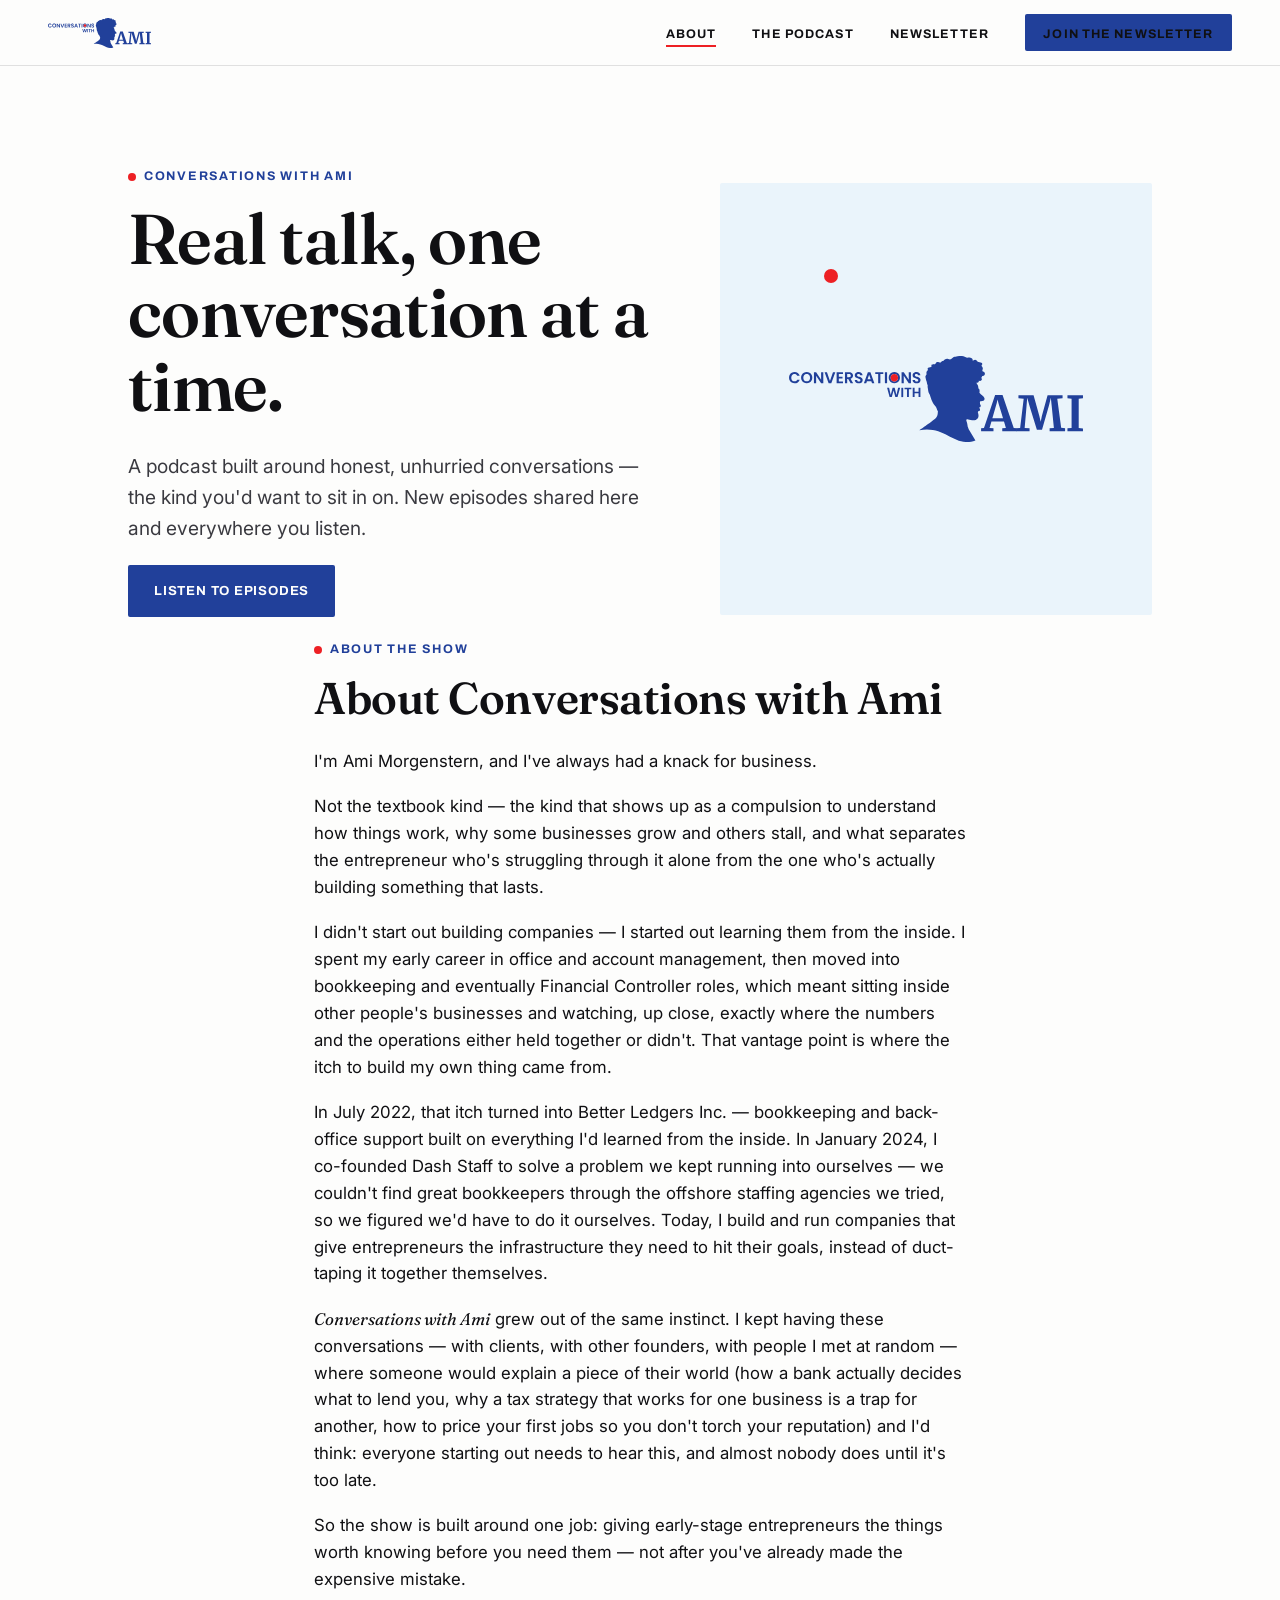
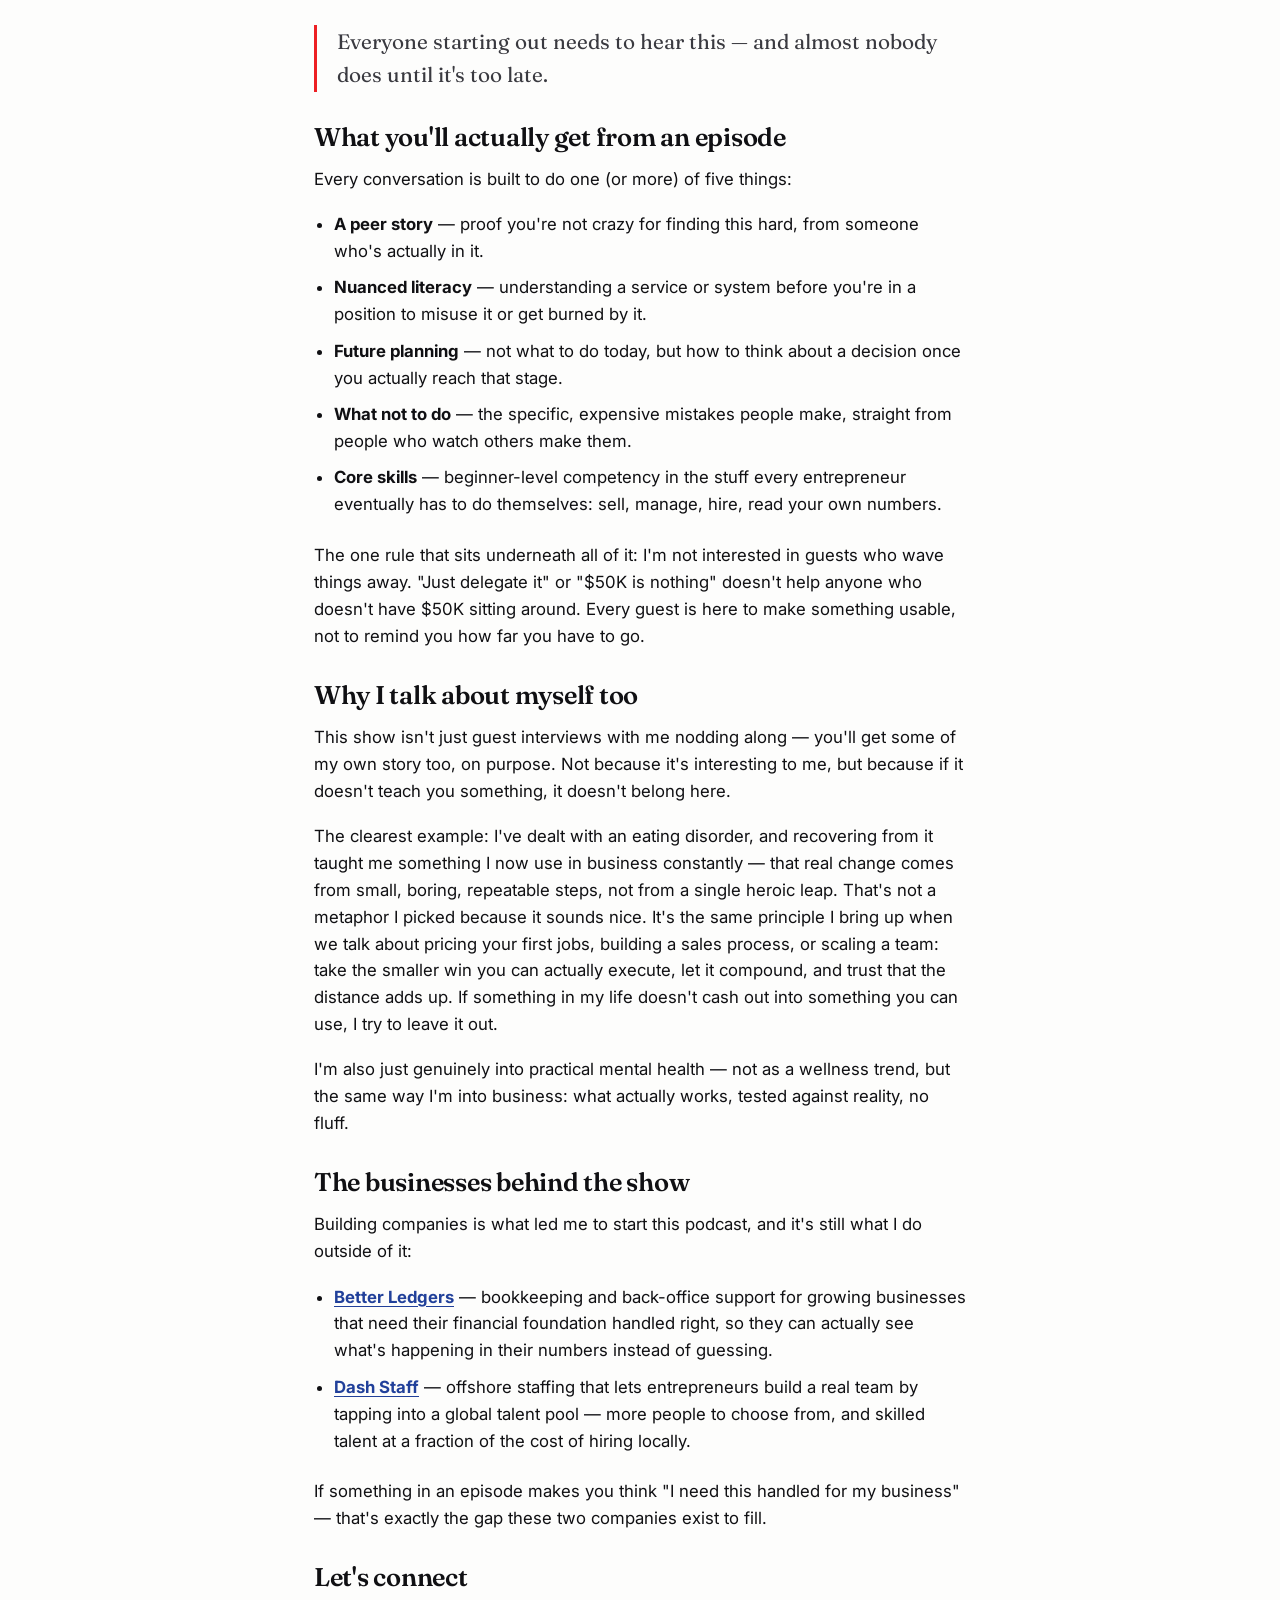
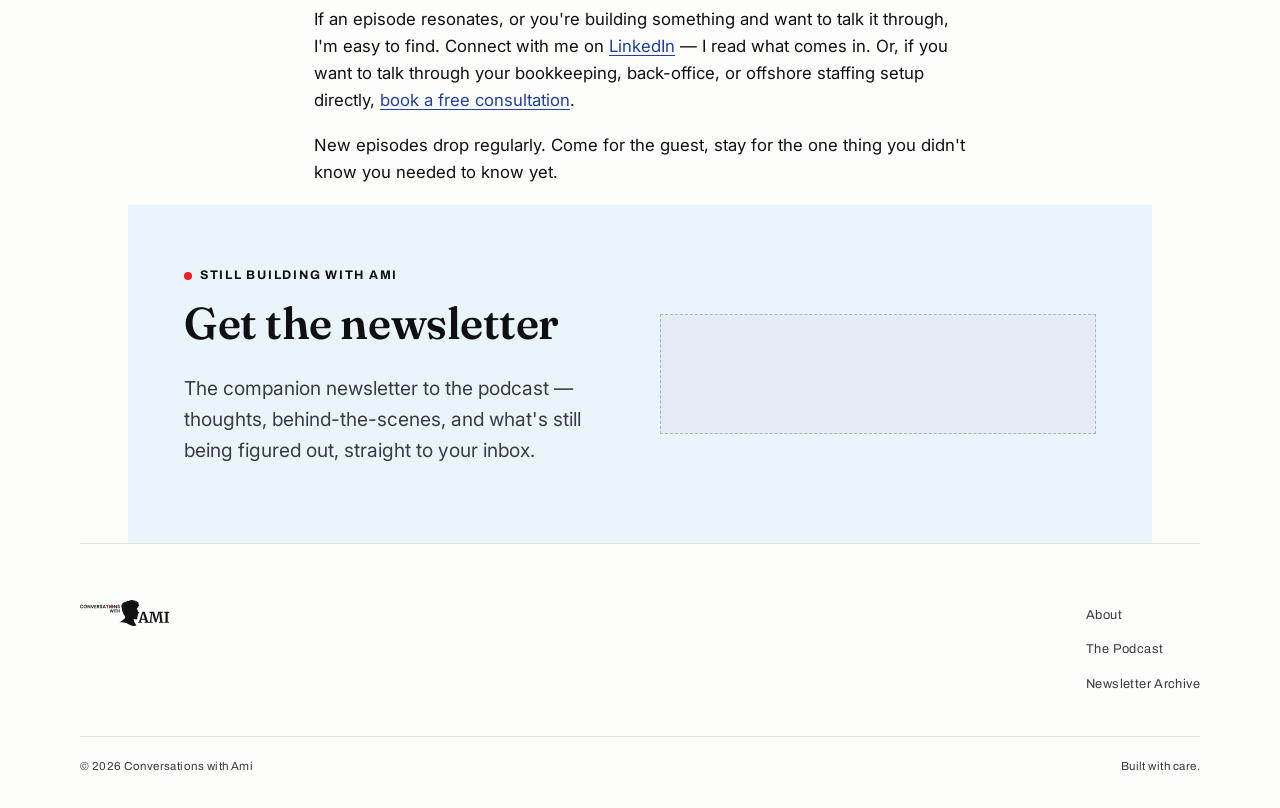
==== index.html @ 14acac3d "Add files via upload" ====
<!doctype html>
<html lang="en">
<head>
<meta charset="UTF-8">
<meta name="viewport" content="width=device-width, initial-scale=1.0">
<title>Conversations with Ami — About the Podcast</title>
<meta name="description" content="Conversations with Ami is a podcast of honest, unhurried conversations. Listen in and subscribe to the newsletter, Still Building with Ami.">
<link rel="icon" href="assets/logos/Logo_blue.svg" type="image/svg+xml">
<link rel="stylesheet" href="css/tokens.css">
<link rel="stylesheet" href="css/style.css">
</head>
<body>
<a class="skip-link" href="#main">Skip to content</a>

<header class="site-nav">
  <a class="brand" href="index.html" aria-label="Conversations with Ami — home">
    <img src="assets/logos/Logo_blue.svg" alt="Conversations with Ami">
  </a>
  <button class="nav-toggle" aria-expanded="false" aria-controls="primary-nav" aria-label="Toggle menu">☰</button>
  <ul class="nav-links" id="primary-nav">
    <li class="nav-item"><a href="index.html" aria-current="page">About</a></li>
    <li class="nav-item"><a href="podcast.html">The Podcast</a></li>
    <li class="nav-item"><a href="newsletter.html">Newsletter</a></li>
    <li><a class="nav-cta" href="#signup">Join the newsletter</a></li>
  </ul>
</header>

<main id="main">

  <section class="hero wrap">
    <div>
      <p class="eyebrow">Conversations with Ami</p>
      <h1>Real talk, one conversation at a time.</h1>
      <p class="lede">A podcast built around honest, unhurried conversations — the kind you'd want to sit in on. New episodes shared here and everywhere you listen.</p>
      <p>
        <a class="btn btn-primary" href="podcast.html">Listen to episodes</a>
      </p>
    </div>
    <div class="hero-art">
      <img src="assets/logos/Logo_blue.svg" alt="">
    </div>
  </section>

  <section class="wrap about-copy">
    <p class="eyebrow">About the show</p>
    <h2>About Conversations with Ami</h2>

    <p>I'm Ami Morgenstern, and I've always had a knack for business.</p>

    <p>Not the textbook kind — the kind that shows up as a compulsion to understand how things work, why some businesses grow and others stall, and what separates the entrepreneur who's struggling through it alone from the one who's actually building something that lasts.</p>

    <p>I didn't start out building companies — I started out learning them from the inside. I spent my early career in office and account management, then moved into bookkeeping and eventually Financial Controller roles, which meant sitting inside other people's businesses and watching, up close, exactly where the numbers and the operations either held together or didn't. That vantage point is where the itch to build my own thing came from.</p>

    <p>In July 2022, that itch turned into Better Ledgers Inc. — bookkeeping and back-office support built on everything I'd learned from the inside. In January 2024, I co-founded Dash Staff to solve a problem we kept running into ourselves — we couldn't find great bookkeepers through the offshore staffing agencies we tried, so we figured we'd have to do it ourselves. Today, I build and run companies that give entrepreneurs the infrastructure they need to hit their goals, instead of duct-taping it together themselves.</p>

    <p><em>Conversations with Ami</em> grew out of the same instinct. I kept having these conversations — with clients, with other founders, with people I met at random — where someone would explain a piece of their world (how a bank actually decides what to lend you, why a tax strategy that works for one business is a trap for another, how to price your first jobs so you don't torch your reputation) and I'd think: everyone starting out needs to hear this, and almost nobody does until it's too late.</p>

    <p>So the show is built around one job: giving early-stage entrepreneurs the things worth knowing before you need them — not after you've already made the expensive mistake.</p>

    <p class="pull-note">Everyone starting out needs to hear this — and almost nobody does until it's too late.</p>

    <h3>What you'll actually get from an episode</h3>
    <p>Every conversation is built to do one (or more) of five things:</p>
    <ul>
      <li><strong>A peer story</strong> — proof you're not crazy for finding this hard, from someone who's actually in it.</li>
      <li><strong>Nuanced literacy</strong> — understanding a service or system before you're in a position to misuse it or get burned by it.</li>
      <li><strong>Future planning</strong> — not what to do today, but how to think about a decision once you actually reach that stage.</li>
      <li><strong>What not to do</strong> — the specific, expensive mistakes people make, straight from people who watch others make them.</li>
      <li><strong>Core skills</strong> — beginner-level competency in the stuff every entrepreneur eventually has to do themselves: sell, manage, hire, read your own numbers.</li>
    </ul>
    <p>The one rule that sits underneath all of it: I'm not interested in guests who wave things away. "Just delegate it" or "$50K is nothing" doesn't help anyone who doesn't have $50K sitting around. Every guest is here to make something usable, not to remind you how far you have to go.</p>

    <h3>Why I talk about myself too</h3>
    <p>This show isn't just guest interviews with me nodding along — you'll get some of my own story too, on purpose. Not because it's interesting to me, but because if it doesn't teach you something, it doesn't belong here.</p>
    <p>The clearest example: I've dealt with an eating disorder, and recovering from it taught me something I now use in business constantly — that real change comes from small, boring, repeatable steps, not from a single heroic leap. That's not a metaphor I picked because it sounds nice. It's the same principle I bring up when we talk about pricing your first jobs, building a sales process, or scaling a team: take the smaller win you can actually execute, let it compound, and trust that the distance adds up. If something in my life doesn't cash out into something you can use, I try to leave it out.</p>
    <p>I'm also just genuinely into practical mental health — not as a wellness trend, but the same way I'm into business: what actually works, tested against reality, no fluff.</p>

    <h3>The businesses behind the show</h3>
    <p>Building companies is what led me to start this podcast, and it's still what I do outside of it:</p>
    <ul>
      <li><a href="https://betterledgers.net" target="_blank" rel="noopener"><strong>Better Ledgers</strong></a> — bookkeeping and back-office support for growing businesses that need their financial foundation handled right, so they can actually see what's happening in their numbers instead of guessing.</li>
      <li><a href="https://dashstaffers.com" target="_blank" rel="noopener"><strong>Dash Staff</strong></a> — offshore staffing that lets entrepreneurs build a real team by tapping into a global talent pool — more people to choose from, and skilled talent at a fraction of the cost of hiring locally.</li>
    </ul>
    <p>If something in an episode makes you think "I need this handled for my business" — that's exactly the gap these two companies exist to fill.</p>

    <h3>Let's connect</h3>
    <p>If an episode resonates, or you're building something and want to talk it through, I'm easy to find. Connect with me on <a href="https://www.linkedin.com/in/amrom-morgenstern/" target="_blank" rel="noopener">LinkedIn</a> — I read what comes in. Or, if you want to talk through your bookkeeping, back-office, or offshore staffing setup directly, <a href="https://betterledgersinc.pipedrive.com/scheduler/1erBPPF8/bookkeeping-consultation" target="_blank" rel="noopener">book a free consultation</a>.</p>

    <p>New episodes drop regularly. Come for the guest, stay for the one thing you didn't know you needed to know yet.</p>
  </section>

  <section class="wrap footer-signup-anchor" id="signup">
    <div class="signup-block footer-signup">
      <div>
        <p class="eyebrow">Still Building with Ami</p>
        <h2>Get the newsletter</h2>
        <p class="lede">The companion newsletter to the podcast — thoughts, behind-the-scenes, and what's still being figured out, straight to your inbox.</p>
      </div>
      <div class="signup-form-slot"></div>
    </div>
  </section>

</main>

<footer class="site-footer wrap">
  <div class="footer-top">
    <div class="footer-logos">
      <img src="assets/logos/Logo_black.svg" alt="Conversations with Ami">
    </div>
    <nav class="footer-links">
      <ul>
        <li><a href="index.html">About</a></li>
        <li><a href="podcast.html">The Podcast</a></li>
        <li><a href="newsletter.html">Newsletter Archive</a></li>
      </ul>
    </nav>
  </div>
  <div class="footer-bottom">
    <span>&copy; <span id="year"></span> Conversations with Ami</span>
    <span>Built with care.</span>
  </div>
</footer>

<script src="js/config.js"></script>
<script src="js/nav.js"></script>
<script src="js/newsletter-embed.js"></script>
<script>document.getElementById("year").textContent = new Date().getFullYear();</script>
</body>
</html>
---- css/tokens.css ----
/* ========================================================
   Conversations with Ami — Design Tokens
   Palette pulled directly from the brand logo files:
   deep blue #21409a, red dot #ed2024, light blue #8bc6e7,
   plus ink/paper neutrals to match the black & white logo marks.
   ======================================================== */

:root {
  /* ---- Color ---- */
  --ink:        #101013;   /* near-black, matches Logo_black bg */
  --ink-soft:   #3a3a40;
  --paper:      #fdfdfc;   /* near-white, matches Logo_white bg */
  --paper-dim:  #f3f2ef;
  --blue:       #21409a;   /* primary brand blue */
  --blue-deep:  #162c6c;   /* pressed / hover state */
  --sky:        #8bc6e7;   /* light blue, tints & secondary surfaces */
  --sky-tint:   #eaf4fb;   /* very light wash of sky, for section backgrounds */
  --red:        #ed2024;   /* the dot — used sparingly, as an accent only */

  /* ---- Type ---- */
  --font-display: "Fraunces", "Iowan Old Style", Georgia, serif;
  --font-label:   "Archivo", "Arial Narrow", sans-serif;
  --font-body:    "Inter", -apple-system, BlinkMacSystemFont, "Segoe UI", sans-serif;

  /* ---- Scale ---- */
  --step-1: clamp(2.6rem, 2rem + 3vw, 5.2rem);
  --step-2: clamp(1.8rem, 1.5rem + 1.6vw, 2.8rem);
  --step-3: clamp(1.3rem, 1.15rem + 0.8vw, 1.6rem);
  --step-0: 1.05rem;

  /* ---- Layout ---- */
  --content-max: 1120px;
  --radius: 2px;
  --border: 1px solid rgba(16,16,19,0.12);
}

* { box-sizing: border-box; }
html { scroll-behavior: smooth; }

body {
  margin: 0;
  background: var(--paper);
  color: var(--ink);
  font-family: var(--font-body);
  font-size: var(--step-0);
  line-height: 1.6;
  -webkit-font-smoothing: antialiased;
}

img { max-width: 100%; display: block; }

a { color: inherit; }

::selection { background: var(--sky); color: var(--ink); }

@media (prefers-reduced-motion: reduce) {
  *, *::before, *::after {
    animation-duration: 0.001ms !important;
    animation-iteration-count: 1 !important;
    transition-duration: 0.001ms !important;
    scroll-behavior: auto !important;
  }
}

:focus-visible {
  outline: 2px solid var(--red);
  outline-offset: 3px;
}
---- css/style.css ----
@import url('https://fonts.googleapis.com/css2?family=Fraunces:opsz,wght@9..144,400;9..144,500;9..144,600;9..144,700&family=Archivo:wght@600;700;800&family=Inter:wght@400;500;600&display=swap');

/* ============ Skip link ============ */
.skip-link {
  position: absolute; left: -999px; top: 0;
  background: var(--ink); color: var(--paper);
  padding: 0.75rem 1.25rem; z-index: 100;
}
.skip-link:focus { left: 1rem; top: 1rem; }

/* ============ Nav ============ */
.site-nav {
  position: sticky; top: 0; z-index: 50;
  display: flex; align-items: center; justify-content: space-between;
  gap: 1.5rem;
  padding: 0.9rem clamp(1.25rem, 4vw, 3rem);
  background: rgba(253,253,252,0.9);
  backdrop-filter: blur(8px);
  border-bottom: var(--border);
}
.site-nav .brand { display: flex; align-items: center; }
.site-nav .brand img { height: 30px; width: auto; }
.nav-links {
  display: flex; align-items: center; gap: clamp(1rem, 3vw, 2.25rem);
  list-style: none; margin: 0; padding: 0;
}
.nav-links a {
  font-family: var(--font-label);
  font-weight: 700;
  font-size: 0.78rem;
  letter-spacing: 0.09em;
  text-transform: uppercase;
  text-decoration: none;
  color: var(--ink);
  padding-bottom: 4px;
  border-bottom: 2px solid transparent;
  transition: border-color 0.15s ease, color 0.15s ease;
}
.nav-links a:hover,
.nav-links a[aria-current="page"] { border-color: var(--red); }
.nav-cta {
  display: inline-flex; align-items: center;
  font-family: var(--font-label);
  font-weight: 700;
  font-size: 0.78rem;
  letter-spacing: 0.08em;
  text-transform: uppercase;
  text-decoration: none;
  color: var(--paper);
  background: var(--blue);
  padding: 0.65rem 1.15rem;
  border-radius: var(--radius);
  white-space: nowrap;
  transition: background 0.15s ease, transform 0.15s ease;
}
.nav-cta:hover { background: var(--blue-deep); transform: translateY(-1px); }
.nav-toggle { display: none; }

@media (max-width: 800px) {
  .nav-links .nav-item { display: none; }
  .nav-toggle {
    display: inline-flex; align-items: center; justify-content: center;
    width: 40px; height: 40px; border: var(--border); background: none;
    font-family: var(--font-label); font-weight: 700; cursor: pointer;
  }
  .site-nav.is-open .nav-links {
    position: absolute; top: 100%; left: 0; right: 0;
    background: var(--paper); border-bottom: var(--border);
    flex-direction: column; align-items: flex-start; padding: 1.25rem clamp(1.25rem, 4vw, 3rem);
  }
  .site-nav.is-open .nav-links .nav-item { display: block; }
}

/* ============ Layout shells ============ */
.wrap { max-width: var(--content-max); margin: 0 auto; padding: 0 clamp(1.25rem, 4vw, 3rem); }
section { padding: clamp(3rem, 7vw, 6rem) 0; }
.section-tight { padding: clamp(2rem, 4vw, 3.5rem) 0; }

.eyebrow {
  font-family: var(--font-label);
  font-weight: 700;
  font-size: 0.78rem;
  letter-spacing: 0.14em;
  text-transform: uppercase;
  color: var(--blue);
  display: inline-flex;
  align-items: center;
  gap: 0.5rem;
  margin: 0 0 0.9rem;
}
.eyebrow::before {
  content: "";
  width: 8px; height: 8px; border-radius: 50%;
  background: var(--red);
  flex: none;
}

h1, h2, h3 {
  font-family: var(--font-display);
  font-weight: 600;
  line-height: 1.05;
  margin: 0 0 0.6em;
  letter-spacing: -0.01em;
}
h1 { font-size: var(--step-1); }
h2 { font-size: var(--step-2); }
h3 { font-size: var(--step-3); font-weight: 600; }

p { margin: 0 0 1.1em; max-width: 62ch; }
.lede { font-size: 1.2rem; color: var(--ink-soft); }

.btn {
  display: inline-flex; align-items: center; gap: 0.5rem;
  font-family: var(--font-label);
  font-weight: 700; font-size: 0.82rem; letter-spacing: 0.06em; text-transform: uppercase;
  text-decoration: none;
  padding: 0.85rem 1.5rem;
  border-radius: var(--radius);
  border: 2px solid var(--ink);
  color: var(--ink);
  background: transparent;
  transition: all 0.15s ease;
  cursor: pointer;
}
.btn:hover { background: var(--ink); color: var(--paper); }
.btn-primary { background: var(--blue); border-color: var(--blue); color: var(--paper); }
.btn-primary:hover { background: var(--blue-deep); border-color: var(--blue-deep); }

/* ============ Hero ============ */
.hero {
  display: grid; grid-template-columns: 1.1fr 0.9fr; gap: clamp(2rem, 5vw, 4rem);
  align-items: center;
  padding-top: clamp(3.5rem, 8vw, 6rem);
}
.hero h1 { margin-bottom: 0.4em; }
.hero-art {
  position: relative;
  display: flex; align-items: center; justify-content: center;
  aspect-ratio: 1 / 1;
  background: var(--sky-tint);
  border-radius: var(--radius);
  overflow: hidden;
}
.hero-art img { width: 68%; height: auto; }
.hero-art::after {
  content: "";
  position: absolute; width: 14px; height: 14px; border-radius: 50%;
  background: var(--red);
  top: 20%; left: 24%;
  animation: pulse 2.6s ease-in-out infinite;
}
@keyframes pulse {
  0%, 100% { transform: scale(1); opacity: 1; }
  50% { transform: scale(1.5); opacity: 0.55; }
}
@media (max-width: 860px) {
  .hero { grid-template-columns: 1fr; }
  .hero-art { order: -1; max-width: 320px; margin: 0 auto; }
}

/* ============ Episode list ============ */
.episode-list { display: flex; flex-direction: column; }
.episode {
  display: grid;
  grid-template-columns: auto 1fr auto;
  gap: 1.25rem;
  align-items: center;
  padding: 1.5rem 0;
  border-bottom: var(--border);
}
.episode:first-child { border-top: var(--border); }
.episode-num {
  font-family: var(--font-display);
  font-size: 1.6rem;
  color: var(--sky);
  min-width: 3ch;
}
.episode-body h3 { margin-bottom: 0.25rem; font-size: 1.25rem; }
.episode-meta {
  font-family: var(--font-label);
  font-size: 0.72rem; letter-spacing: 0.08em; text-transform: uppercase;
  color: var(--ink-soft); margin: 0 0 0.4rem;
}
.episode-desc { font-size: 0.95rem; color: var(--ink-soft); margin: 0; }
.episode-play {
  display: inline-flex; align-items: center; justify-content: center;
  width: 46px; height: 46px; border-radius: 50%;
  border: 2px solid var(--ink);
  text-decoration: none; color: var(--ink);
  transition: all 0.15s ease;
  flex: none;
}
.episode-play:hover { background: var(--blue); border-color: var(--blue); color: var(--paper); }
@media (max-width: 600px) {
  .episode { grid-template-columns: auto 1fr; }
  .episode-play { grid-column: 2; justify-self: start; margin-top: 0.5rem; }
}

.state-msg {
  font-family: var(--font-label);
  font-size: 0.85rem; letter-spacing: 0.03em;
  color: var(--ink-soft);
  padding: 2rem 0;
}

/* ============ Newsletter archive ============ */
.archive-grid {
  display: grid; grid-template-columns: repeat(auto-fill, minmax(280px, 1fr));
  gap: 1.5rem;
}
.archive-card {
  border: var(--border);
  padding: 1.75rem;
  display: flex; flex-direction: column; gap: 0.6rem;
  text-decoration: none; color: var(--ink);
  transition: border-color 0.15s ease, transform 0.15s ease;
}
.archive-card:hover { border-color: var(--blue); transform: translateY(-2px); }
.archive-card .issue-num {
  font-family: var(--font-label); font-weight: 700;
  font-size: 0.72rem; letter-spacing: 0.1em; text-transform: uppercase;
  color: var(--blue);
}
.archive-card h3 { margin: 0; font-size: 1.15rem; }
.archive-card .issue-date {
  font-family: var(--font-label); font-size: 0.72rem;
  color: var(--ink-soft); margin-top: auto;
}

/* ============ Newsletter signup block ============ */
.signup-block {
  background: var(--ink);
  color: var(--paper);
  border-radius: var(--radius);
  padding: clamp(2rem, 5vw, 3.5rem);
  display: grid; grid-template-columns: 1fr 1fr; gap: 2.5rem; align-items: center;
}
.signup-block h2, .signup-block p { color: var(--paper); }
.signup-block .lede { color: rgba(253,253,252,0.7); }
.signup-form-slot {
  background: rgba(253,253,252,0.04);
  border: 1px dashed rgba(253,253,252,0.3);
  padding: 1.5rem;
  min-height: 120px;
  display: flex; align-items: center; justify-content: center;
  font-family: var(--font-label); font-size: 0.8rem; letter-spacing: 0.03em;
  color: rgba(253,253,252,0.55); text-align: center;
}
@media (max-width: 760px) {
  .signup-block { grid-template-columns: 1fr; }
}

/* Footer variant of signup (lighter) */
.footer-signup {
  background: var(--sky-tint);
  color: var(--ink);
}
.footer-signup h2, .footer-signup p { color: var(--ink); }
.footer-signup .lede { color: var(--ink-soft); }
.footer-signup .signup-form-slot {
  background: rgba(16,16,19,0.03);
  border: 1px dashed rgba(16,16,19,0.25);
  color: var(--ink-soft);
}

/* ============ Footer ============ */
.site-footer {
  border-top: var(--border);
  padding: clamp(2.5rem, 5vw, 3.5rem) 0 2rem;
}
.footer-top {
  display: flex; flex-wrap: wrap; gap: 2rem;
  justify-content: space-between; align-items: flex-start;
  margin-bottom: 2rem;
}
.footer-logos { display: flex; flex-direction: column; gap: 1rem; }
.footer-logos img { height: 26px; width: auto; }
.footer-links { display: flex; gap: 2rem; flex-wrap: wrap; }
.footer-links ul { list-style: none; margin: 0; padding: 0; }
.footer-links li { margin-bottom: 0.5rem; }
.footer-links a {
  font-family: var(--font-label); font-size: 0.8rem; letter-spacing: 0.03em;
  text-decoration: none; color: var(--ink-soft);
}
.footer-links a:hover { color: var(--blue); }
.footer-bottom {
  font-family: var(--font-label); font-size: 0.72rem; letter-spacing: 0.04em;
  color: var(--ink-soft);
  display: flex; justify-content: space-between; flex-wrap: wrap; gap: 0.5rem;
  border-top: var(--border); padding-top: 1.25rem;
}

/* ============ About page specifics ============ */
.about-copy { max-width: 68ch; }
.about-copy h3 { margin-top: 2rem; }
.about-copy ul { margin: 0 0 1.5rem 1.25rem; padding: 0; }
.about-copy li { margin-bottom: 0.6rem; max-width: 60ch; }
.about-copy a { color: var(--blue); text-decoration: underline; text-underline-offset: 3px; }
.about-copy a:hover { color: var(--blue-deep); }
.about-copy em { font-family: var(--font-display); font-style: italic; }
.pull-note {
  border-left: 3px solid var(--red);
  padding-left: 1.25rem;
  font-family: var(--font-display);
  font-size: 1.3rem;
  color: var(--ink-soft);
  margin: 2rem 0;
}
.placeholder-copy {
  background: var(--sky-tint);
  border: 1px dashed var(--sky);
  padding: 1.5rem;
  font-family: var(--font-label);
  font-size: 0.85rem;
  color: var(--blue-deep);
}
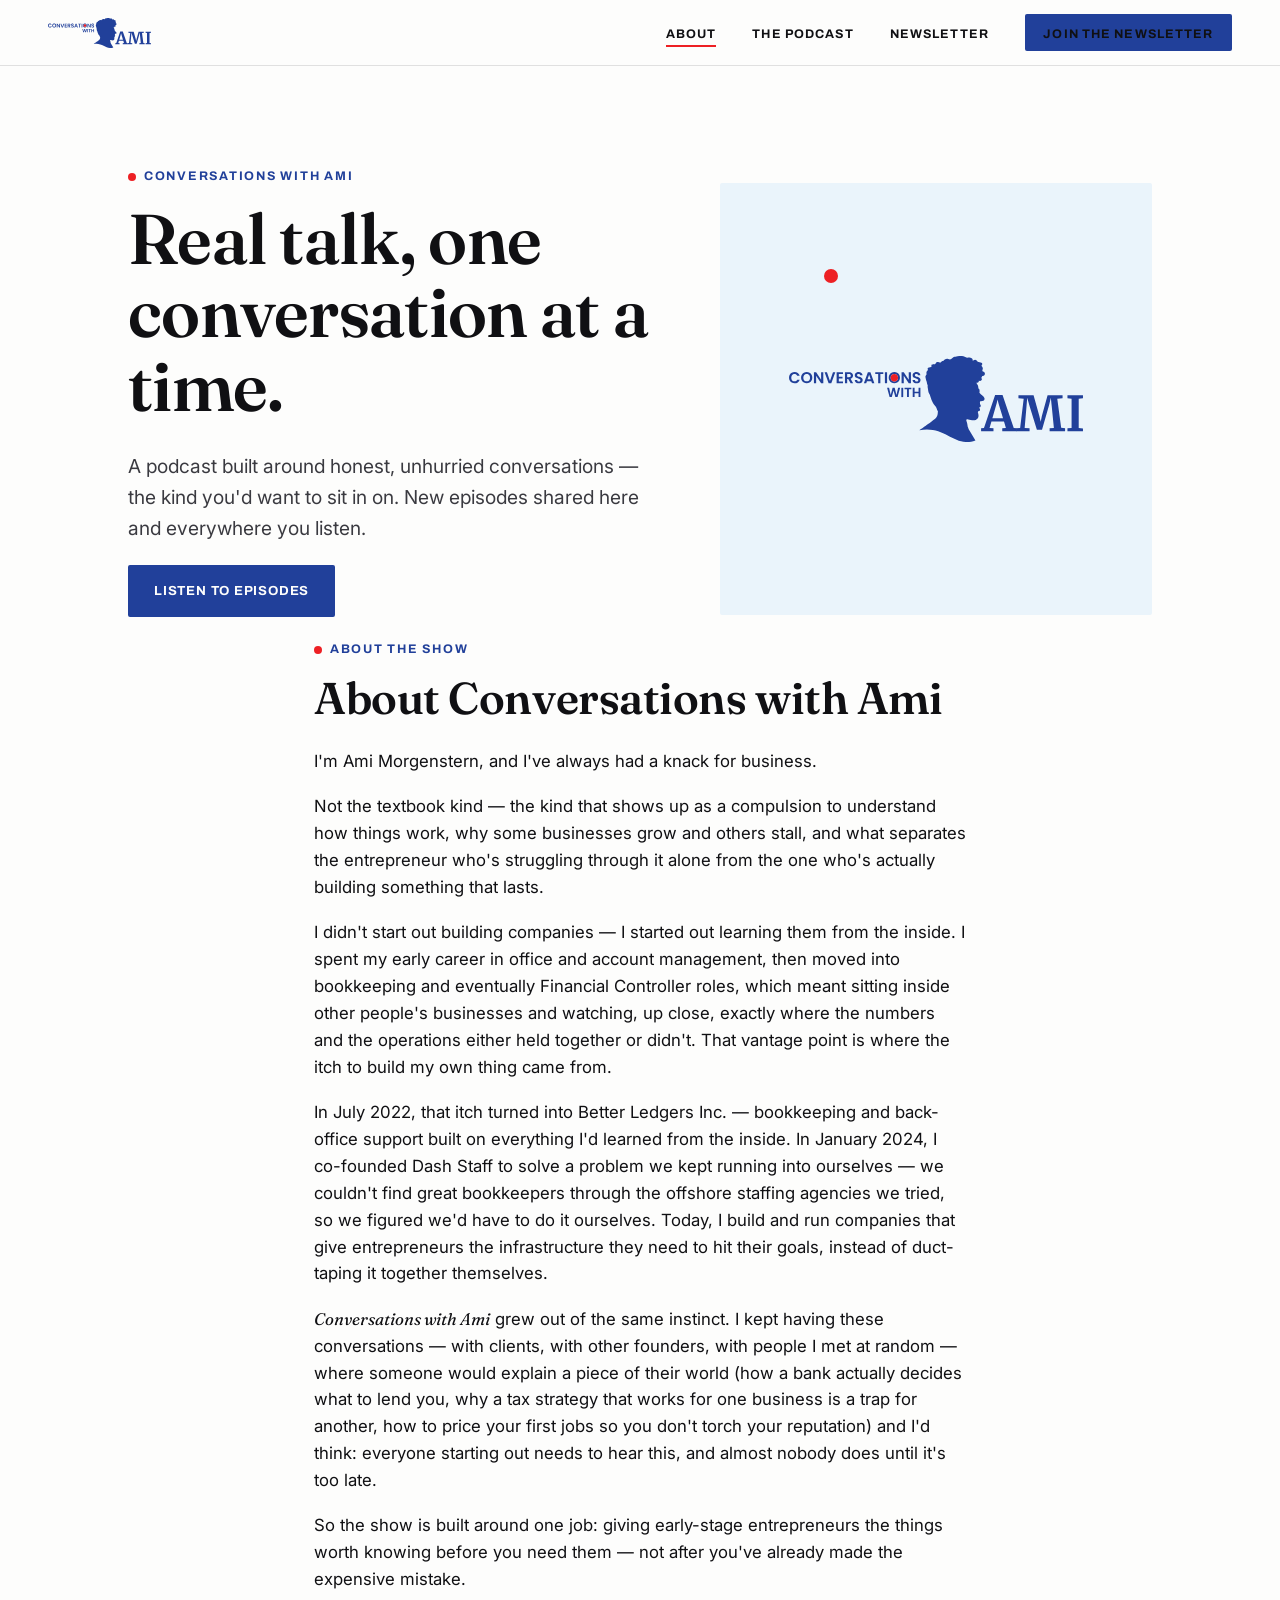
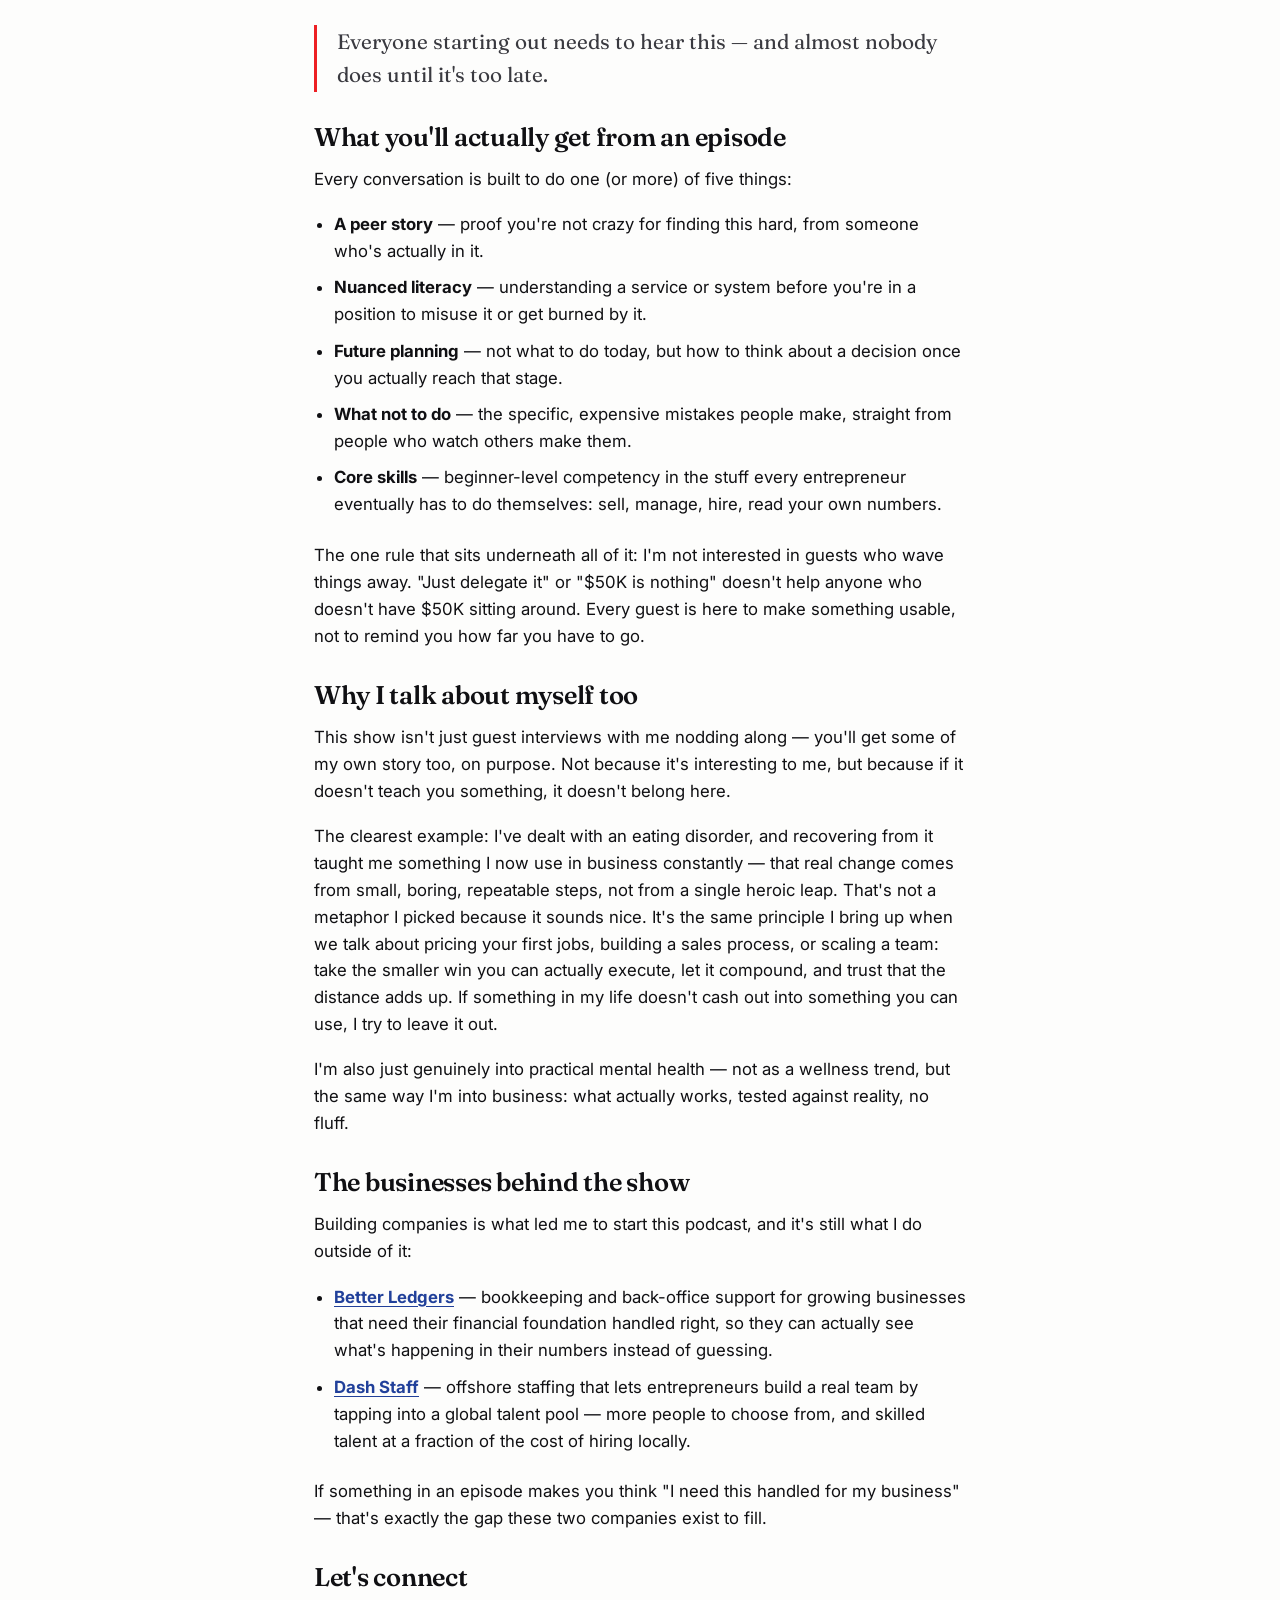
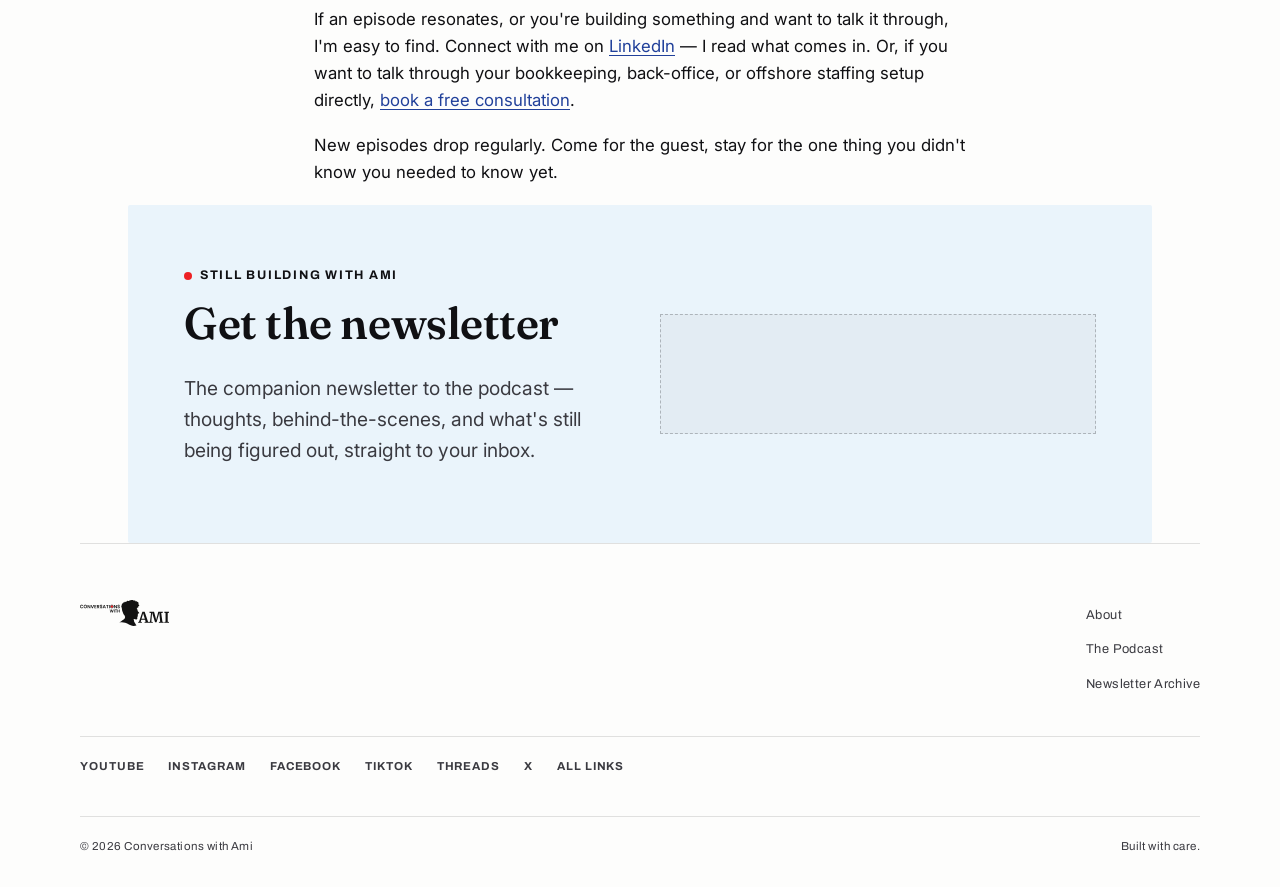
==== commit f6a06824: "Add files via upload" ====
--- a/index.html
+++ b/index.html
@@ -115,6 +115,16 @@
       </ul>
     </nav>
   </div>
+  <div class="footer-social">
+    <a href="https://www.youtube.com/@ConversationswithAmi" target="_blank" rel="noopener">YouTube</a>
+    <a href="https://www.instagram.com/conversationswithami" target="_blank" rel="noopener">Instagram</a>
+    <a href="https://www.facebook.com/conversationswithami/" target="_blank" rel="noopener">Facebook</a>
+    <a href="https://www.tiktok.com/@conversationswithami" target="_blank" rel="noopener">TikTok</a>
+    <a href="https://www.threads.com/@conversationswithami" target="_blank" rel="noopener">Threads</a>
+    <a href="https://x.com/ConverseWithAmi" target="_blank" rel="noopener">X</a>
+    <a href="https://linktr.ee/conversationswithami" target="_blank" rel="noopener">All links</a>
+  </div>
+
   <div class="footer-bottom">
     <span>&copy; <span id="year"></span> Conversations with Ami</span>
     <span>Built with care.</span>
--- a/css/style.css
+++ b/css/style.css
@@ -191,9 +191,26 @@
   flex: none;
 }
 .episode-play:hover { background: var(--blue); border-color: var(--blue); color: var(--paper); }
+.episode-actions {
+  display: flex; flex-direction: column; align-items: center; gap: 0.6rem;
+  flex: none;
+}
+.episode-watch {
+  font-family: var(--font-label);
+  font-weight: 700; font-size: 0.68rem; letter-spacing: 0.05em; text-transform: uppercase;
+  background: transparent; border: 1px solid var(--ink); color: var(--ink);
+  border-radius: var(--radius); padding: 0.35rem 0.6rem; cursor: pointer;
+  white-space: nowrap;
+  transition: all 0.15s ease;
+}
+.episode-watch:hover { background: var(--blue); border-color: var(--blue); color: var(--paper); }
+.episode-embed { grid-column: 1 / -1; margin-top: 1rem; }
+.episode-embed iframe {
+  width: 100%; aspect-ratio: 16 / 9; border: 0; display: block;
+}
 @media (max-width: 600px) {
   .episode { grid-template-columns: auto 1fr; }
-  .episode-play { grid-column: 2; justify-self: start; margin-top: 0.5rem; }
+  .episode-actions { flex-direction: row; grid-column: 2; justify-self: start; margin-top: 0.5rem; }
 }
 
 .state-msg {
@@ -283,6 +300,18 @@
   text-decoration: none; color: var(--ink-soft);
 }
 .footer-links a:hover { color: var(--blue); }
+.footer-social {
+  display: flex; flex-wrap: wrap; gap: 1.5rem;
+  padding: 1.25rem 0; border-top: var(--border);
+  margin-bottom: 1.25rem;
+}
+.footer-social a {
+  font-family: var(--font-label); font-weight: 700; font-size: 0.72rem;
+  letter-spacing: 0.08em; text-transform: uppercase;
+  text-decoration: none; color: var(--ink-soft);
+  transition: color 0.15s ease;
+}
+.footer-social a:hover { color: var(--blue); }
 .footer-bottom {
   font-family: var(--font-label); font-size: 0.72rem; letter-spacing: 0.04em;
   color: var(--ink-soft);
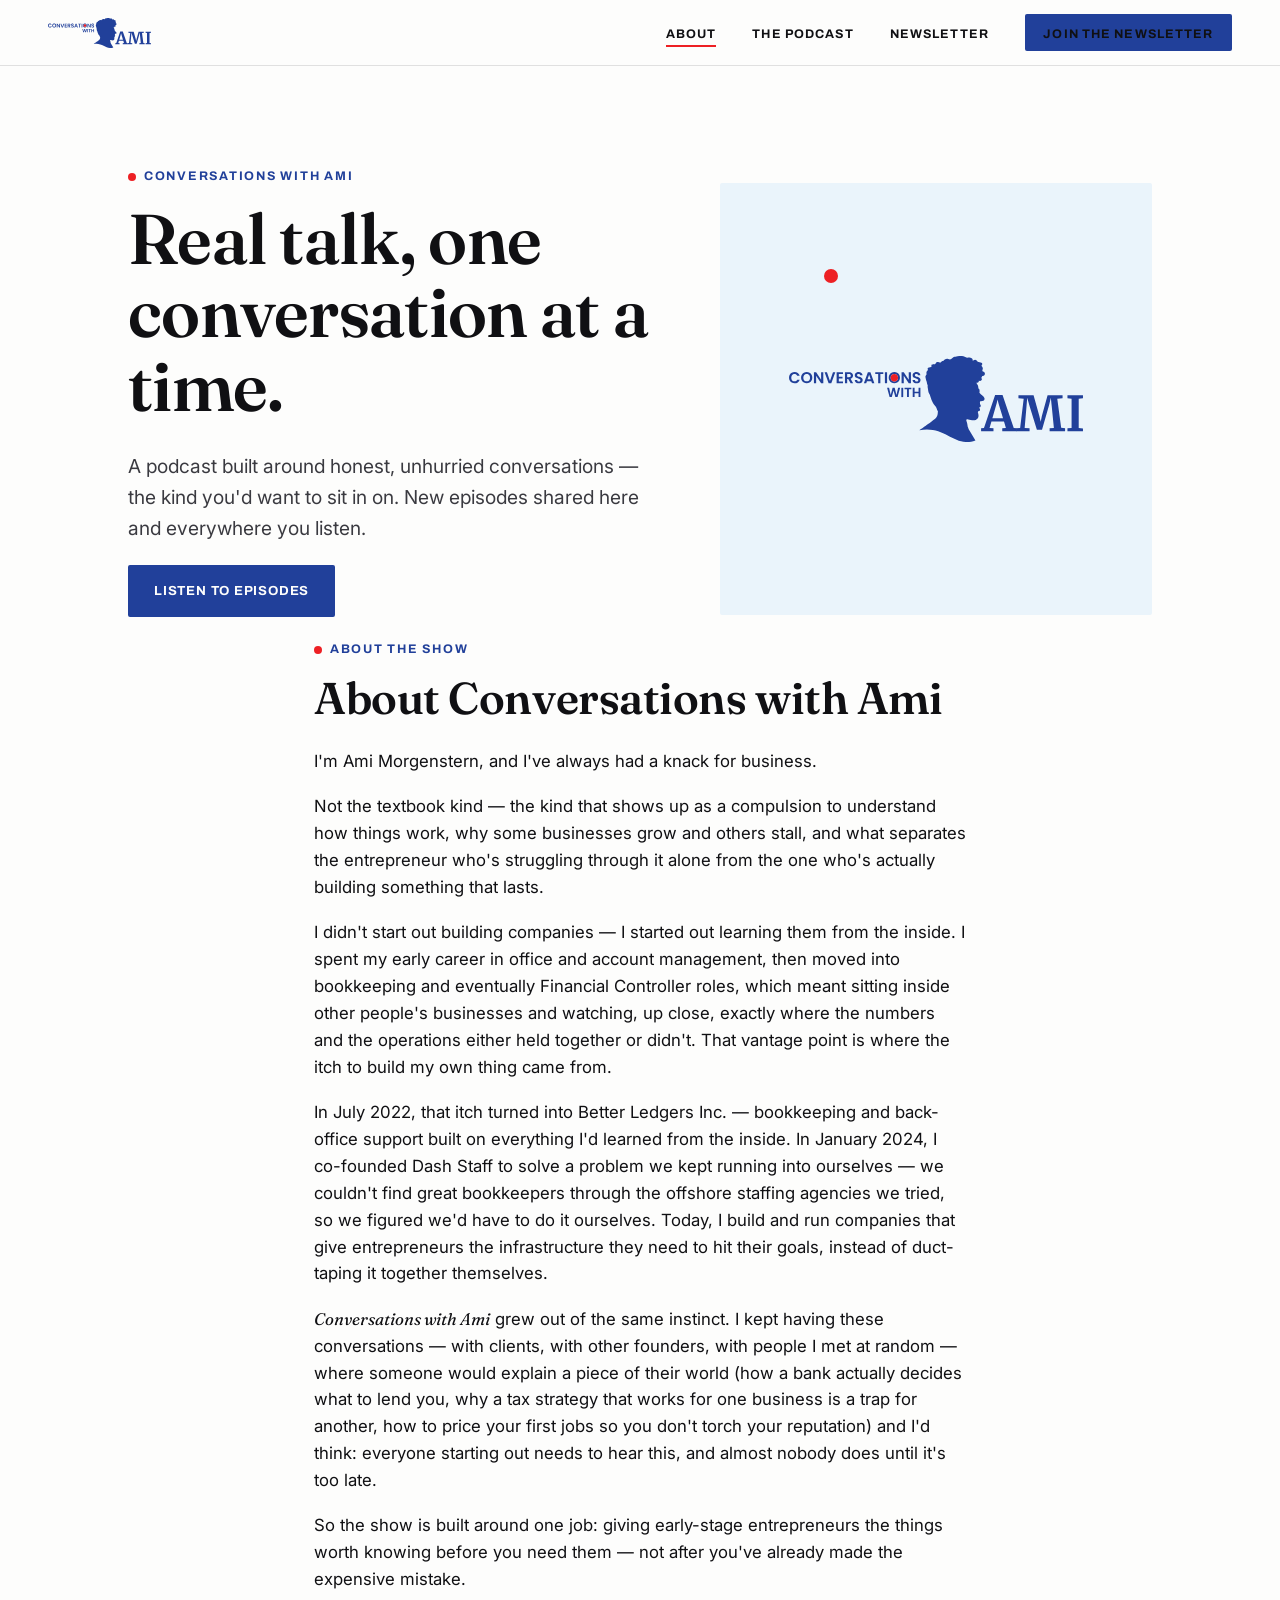
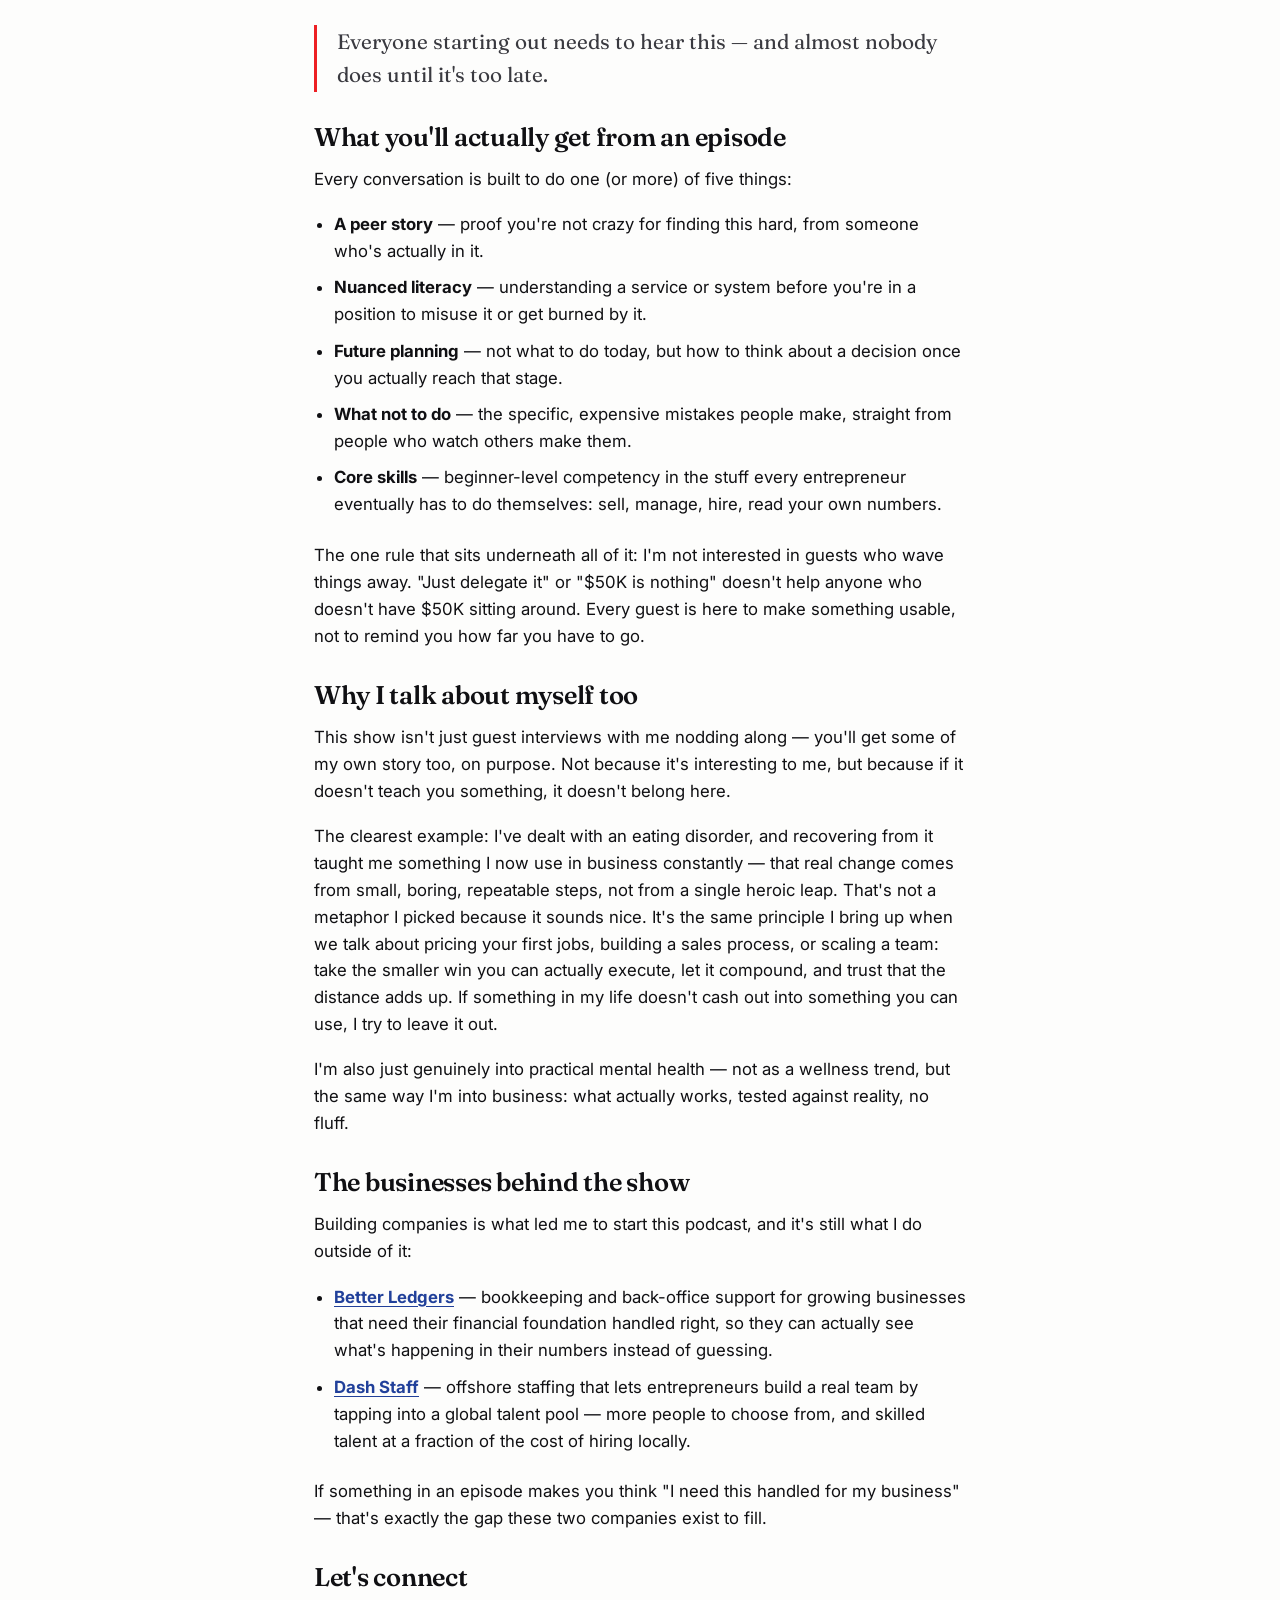
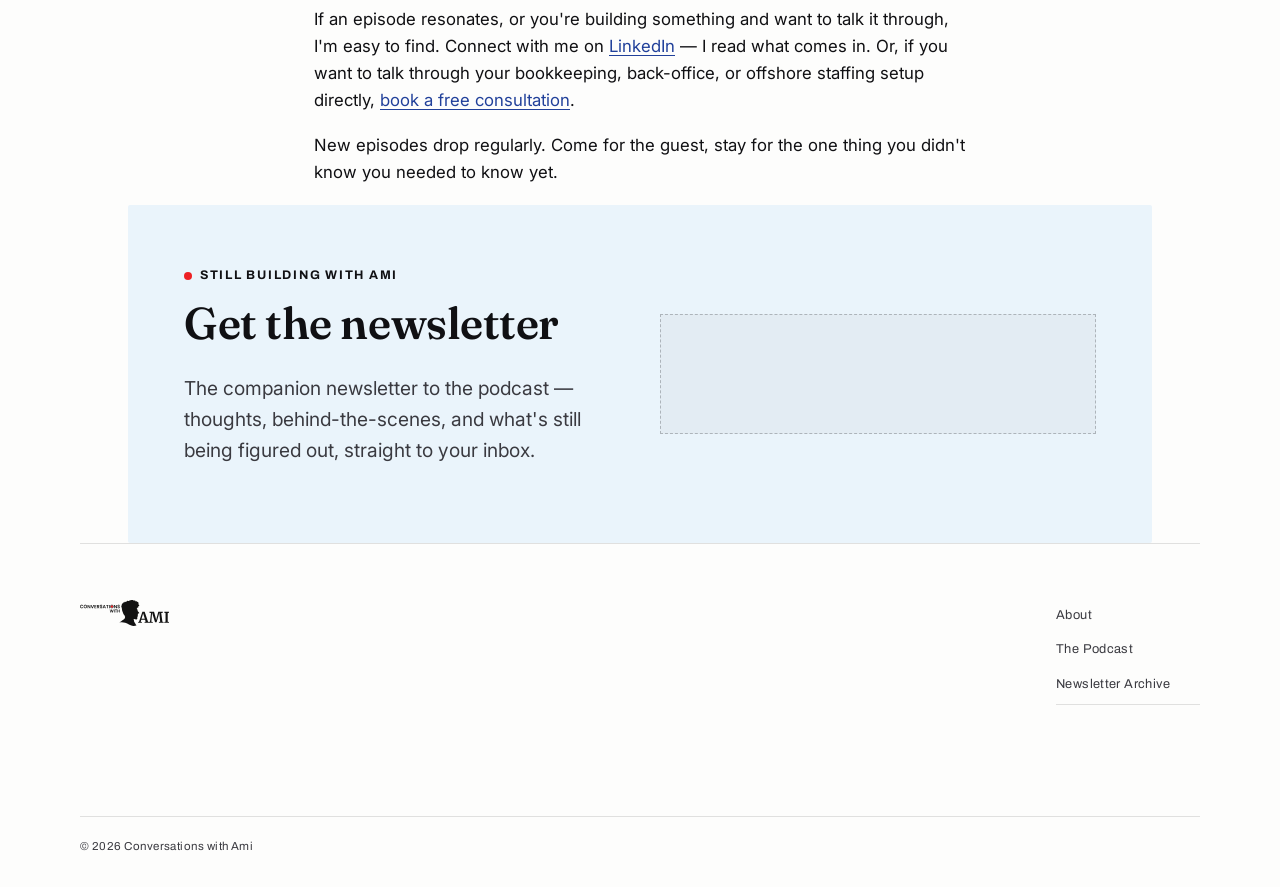
==== commit 62f62bd4: "Add files via upload" ====
--- a/index.html
+++ b/index.html
@@ -107,27 +107,27 @@
     <div class="footer-logos">
       <img src="assets/logos/Logo_black.svg" alt="Conversations with Ami">
     </div>
-    <nav class="footer-links">
-      <ul>
-        <li><a href="index.html">About</a></li>
-        <li><a href="podcast.html">The Podcast</a></li>
-        <li><a href="newsletter.html">Newsletter Archive</a></li>
-      </ul>
-    </nav>
+    <div class="footer-right">
+      <nav class="footer-links">
+        <ul>
+          <li><a href="index.html">About</a></li>
+          <li><a href="podcast.html">The Podcast</a></li>
+          <li><a href="newsletter.html">Newsletter Archive</a></li>
+        </ul>
+      </nav>
+      <div class="footer-social">
+        <a href="https://www.youtube.com/@ConversationswithAmi" target="_blank" rel="noopener" aria-label="YouTube"><svg viewBox="0 0 24 24" fill="currentColor"><path d="M23.5 6.2c-.3-1.1-1.1-1.9-2.2-2.2C19.4 3.5 12 3.5 12 3.5s-7.4 0-9.3.5c-1.1.3-1.9 1.1-2.2 2.2C0 8.1 0 12 0 12s0 3.9.5 5.8c.3 1.1 1.1 1.9 2.2 2.2 1.9.5 9.3.5 9.3.5s7.4 0 9.3-.5c1.1-.3 1.9-1.1 2.2-2.2.5-1.9.5-5.8.5-5.8s0-3.9-.5-5.8zM9.6 15.6V8.4l6.3 3.6-6.3 3.6z"/></svg></a>
+        <a href="https://www.instagram.com/conversationswithami" target="_blank" rel="noopener" aria-label="Instagram"><svg viewBox="0 0 24 24" fill="currentColor"><path d="M12 2.2c3.2 0 3.6 0 4.9.1 1.2.1 2 .3 2.4.5.6.2 1 .5 1.4.9.4.4.7.9.9 1.4.2.5.4 1.2.5 2.4.1 1.3.1 1.7.1 4.9s0 3.6-.1 4.9c-.1 1.2-.3 2-.5 2.4-.2.6-.5 1-.9 1.4-.4.4-.9.7-1.4.9-.5.2-1.2.4-2.4.5-1.3.1-1.7.1-4.9.1s-3.6 0-4.9-.1c-1.2-.1-2-.3-2.4-.5-.6-.2-1-.5-1.4-.9-.4-.4-.7-.9-.9-1.4-.2-.5-.4-1.2-.5-2.4C2.2 15.6 2.2 15.2 2.2 12s0-3.6.1-4.9c.1-1.2.3-2 .5-2.4.2-.6.5-1 .9-1.4.4-.4.9-.7 1.4-.9.5-.2 1.2-.4 2.4-.5C8.4 2.2 8.8 2.2 12 2.2zm0 1.8c-3.1 0-3.5 0-4.7.1-1 .1-1.6.2-1.9.4-.5.2-.8.4-1.2.8-.4.4-.6.7-.8 1.2-.1.3-.3.9-.4 1.9-.1 1.2-.1 1.6-.1 4.7s0 3.5.1 4.7c.1 1 .2 1.6.4 1.9.2.5.4.8.8 1.2.4.4.7.6 1.2.8.3.1.9.3 1.9.4 1.2.1 1.6.1 4.7.1s3.5 0 4.7-.1c1-.1 1.6-.2 1.9-.4.5-.2.8-.4 1.2-.8.4-.4.6-.7.8-1.2.1-.3.3-.9.4-1.9.1-1.2.1-1.6.1-4.7s0-3.5-.1-4.7c-.1-1-.2-1.6-.4-1.9-.2-.5-.4-.8-.8-1.2-.4-.4-.7-.6-1.2-.8-.3-.1-.9-.3-1.9-.4-1.2-.1-1.6-.1-4.7-.1zm0 3.5a4.5 4.5 0 110 9 4.5 4.5 0 010-9zm0 1.8a2.7 2.7 0 100 5.4 2.7 2.7 0 000-5.4zm5.7-2a1.05 1.05 0 110 2.1 1.05 1.05 0 010-2.1z"/></svg></a>
+        <a href="https://www.facebook.com/conversationswithami/" target="_blank" rel="noopener" aria-label="Facebook"><svg viewBox="0 0 24 24" fill="currentColor"><path d="M22 12a10 10 0 10-11.6 9.9v-7H7.9V12h2.5V9.8c0-2.5 1.5-3.9 3.8-3.9 1.1 0 2.2.2 2.2.2v2.4h-1.2c-1.2 0-1.6.8-1.6 1.6V12h2.8l-.4 2.9h-2.4v7A10 10 0 0022 12z"/></svg></a>
+        <a href="https://www.tiktok.com/@conversationswithami" target="_blank" rel="noopener" aria-label="TikTok"><svg viewBox="0 0 24 24" fill="currentColor"><path d="M16.6 5.8a4.6 4.6 0 01-3.8-4.6h-3.1v14.6a2.6 2.6 0 11-2.2-2.6v-3.1a5.7 5.7 0 105.3 5.7V9.3a7.7 7.7 0 004 1.1V7.3a4.6 4.6 0 01-.2-1.5z"/></svg></a>
+        <a href="https://www.threads.com/@conversationswithami" target="_blank" rel="noopener" aria-label="Threads"><svg viewBox="0 0 24 24" fill="currentColor"><path d="M13.4 11.4c-.1-2.8-1.6-4.4-4.2-4.4-1.5 0-2.8.6-3.6 1.7l1.5 1c.5-.7 1.2-1 2-1 1.2 0 2 .6 2.2 1.8-.5-.1-1.1-.2-1.8-.2-2.4 0-4.1 1.2-4.1 3.2 0 1.9 1.6 3 3.6 3 1.8 0 2.9-.8 3.5-2 .3.6.5 1.3.5 2h1.9c0-1.2-.3-2.3-.9-3.2.5-.7.7-1.6.6-2.6l-1.2-.3zm-3.9 4.4c-1 0-1.8-.4-1.8-1.2 0-.9.9-1.4 2.3-1.4.6 0 1.1.1 1.6.2-.2 1.6-1 2.4-2.1 2.4z"/></svg></a>
+        <a href="https://x.com/ConverseWithAmi" target="_blank" rel="noopener" aria-label="X"><svg viewBox="0 0 24 24" fill="currentColor"><path d="M18.3 2H21l-6.6 7.5L22 22h-6.1l-4.8-6.3L5.6 22H3l7.1-8L2 2h6.2l4.3 5.8L18.3 2zm-1.1 18h1.7L7.9 4H6.1l11.1 16z"/></svg></a>
+        <a href="https://linktr.ee/conversationswithami" target="_blank" rel="noopener" aria-label="All links"><svg viewBox="0 0 24 24" fill="none" stroke="currentColor" stroke-width="1.8" stroke-linecap="round" stroke-linejoin="round"><path d="M9 15a3 3 0 010-4.2l3-3a3 3 0 014.2 4.2l-1.1 1.1"/><path d="M15 9a3 3 0 010 4.2l-3 3a3 3 0 01-4.2-4.2l1.1-1.1"/></svg></a>
+      </div>
+    </div>
   </div>
-  <div class="footer-social">
-    <a href="https://www.youtube.com/@ConversationswithAmi" target="_blank" rel="noopener">YouTube</a>
-    <a href="https://www.instagram.com/conversationswithami" target="_blank" rel="noopener">Instagram</a>
-    <a href="https://www.facebook.com/conversationswithami/" target="_blank" rel="noopener">Facebook</a>
-    <a href="https://www.tiktok.com/@conversationswithami" target="_blank" rel="noopener">TikTok</a>
-    <a href="https://www.threads.com/@conversationswithami" target="_blank" rel="noopener">Threads</a>
-    <a href="https://x.com/ConverseWithAmi" target="_blank" rel="noopener">X</a>
-    <a href="https://linktr.ee/conversationswithami" target="_blank" rel="noopener">All links</a>
-  </div>
-
-  <div class="footer-bottom">
+<div class="footer-bottom">
     <span>&copy; <span id="year"></span> Conversations with Ami</span>
-    <span>Built with care.</span>
   </div>
 </footer>
 
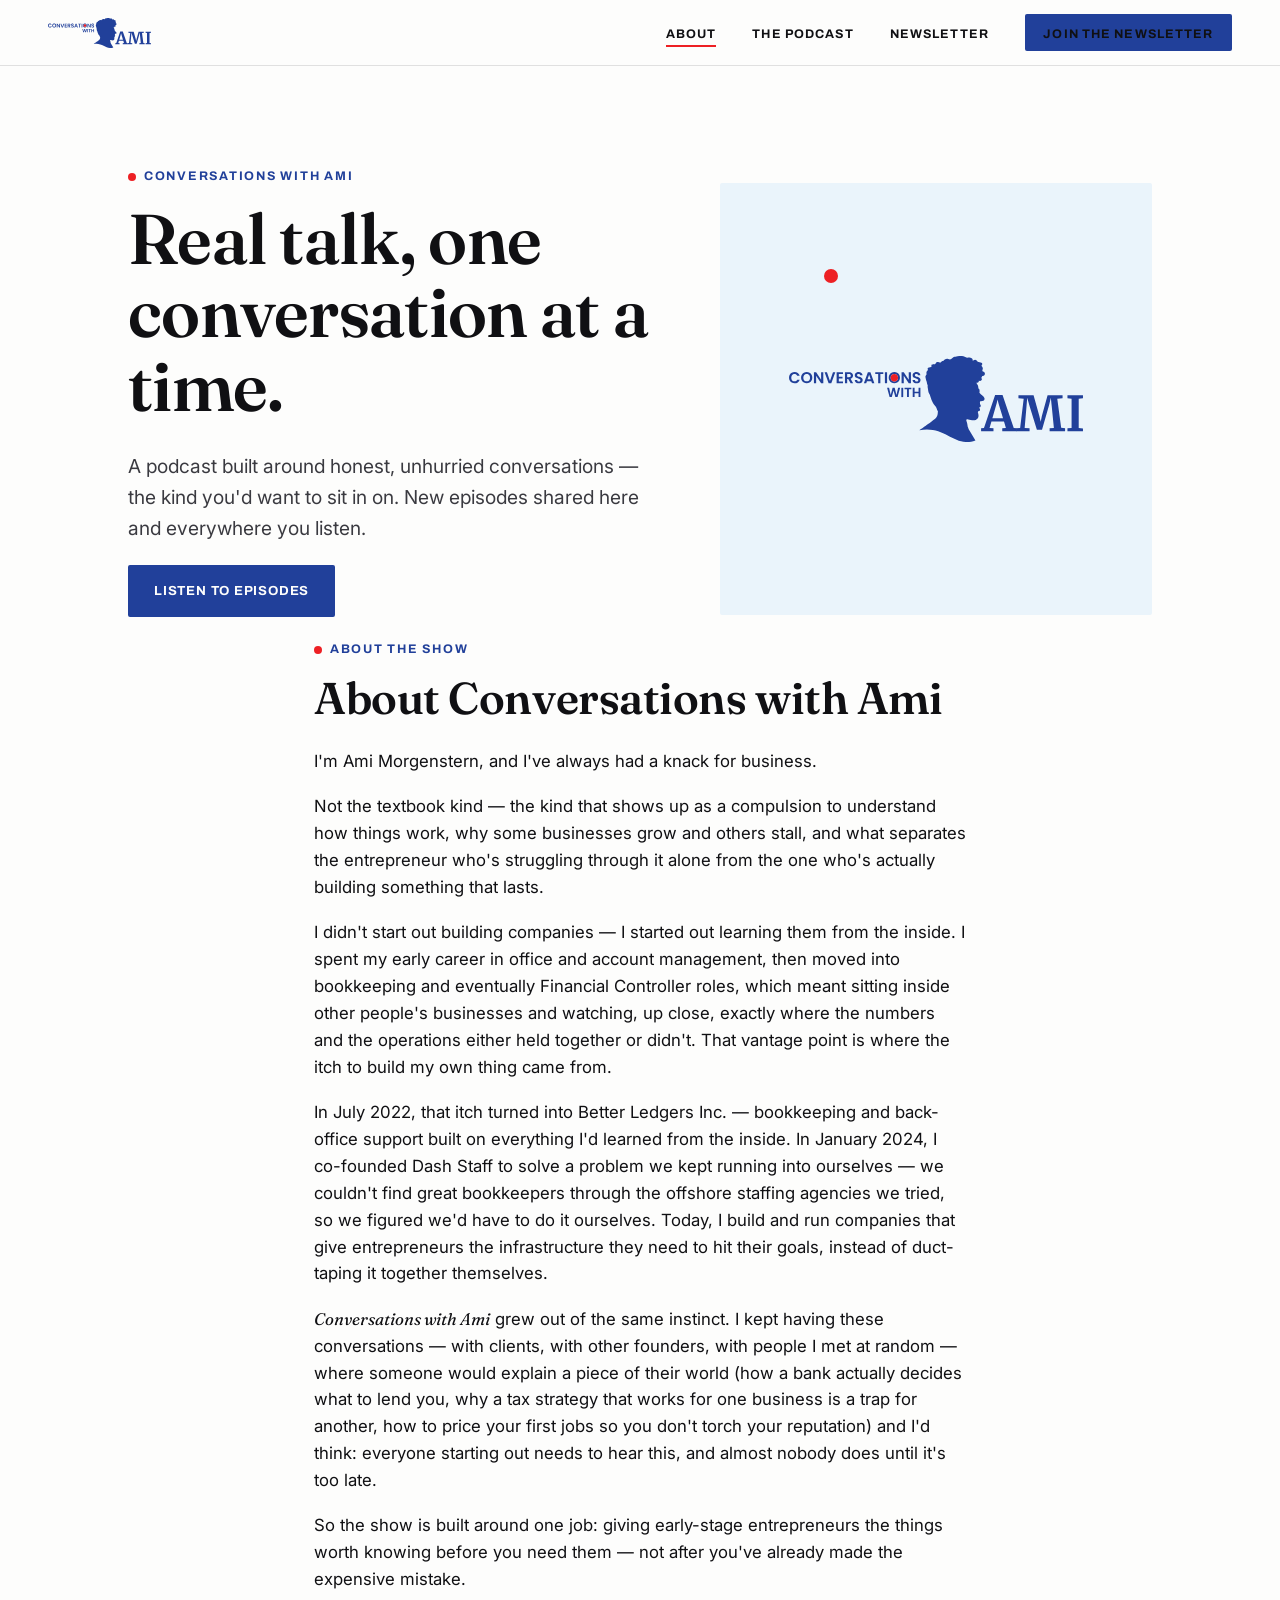
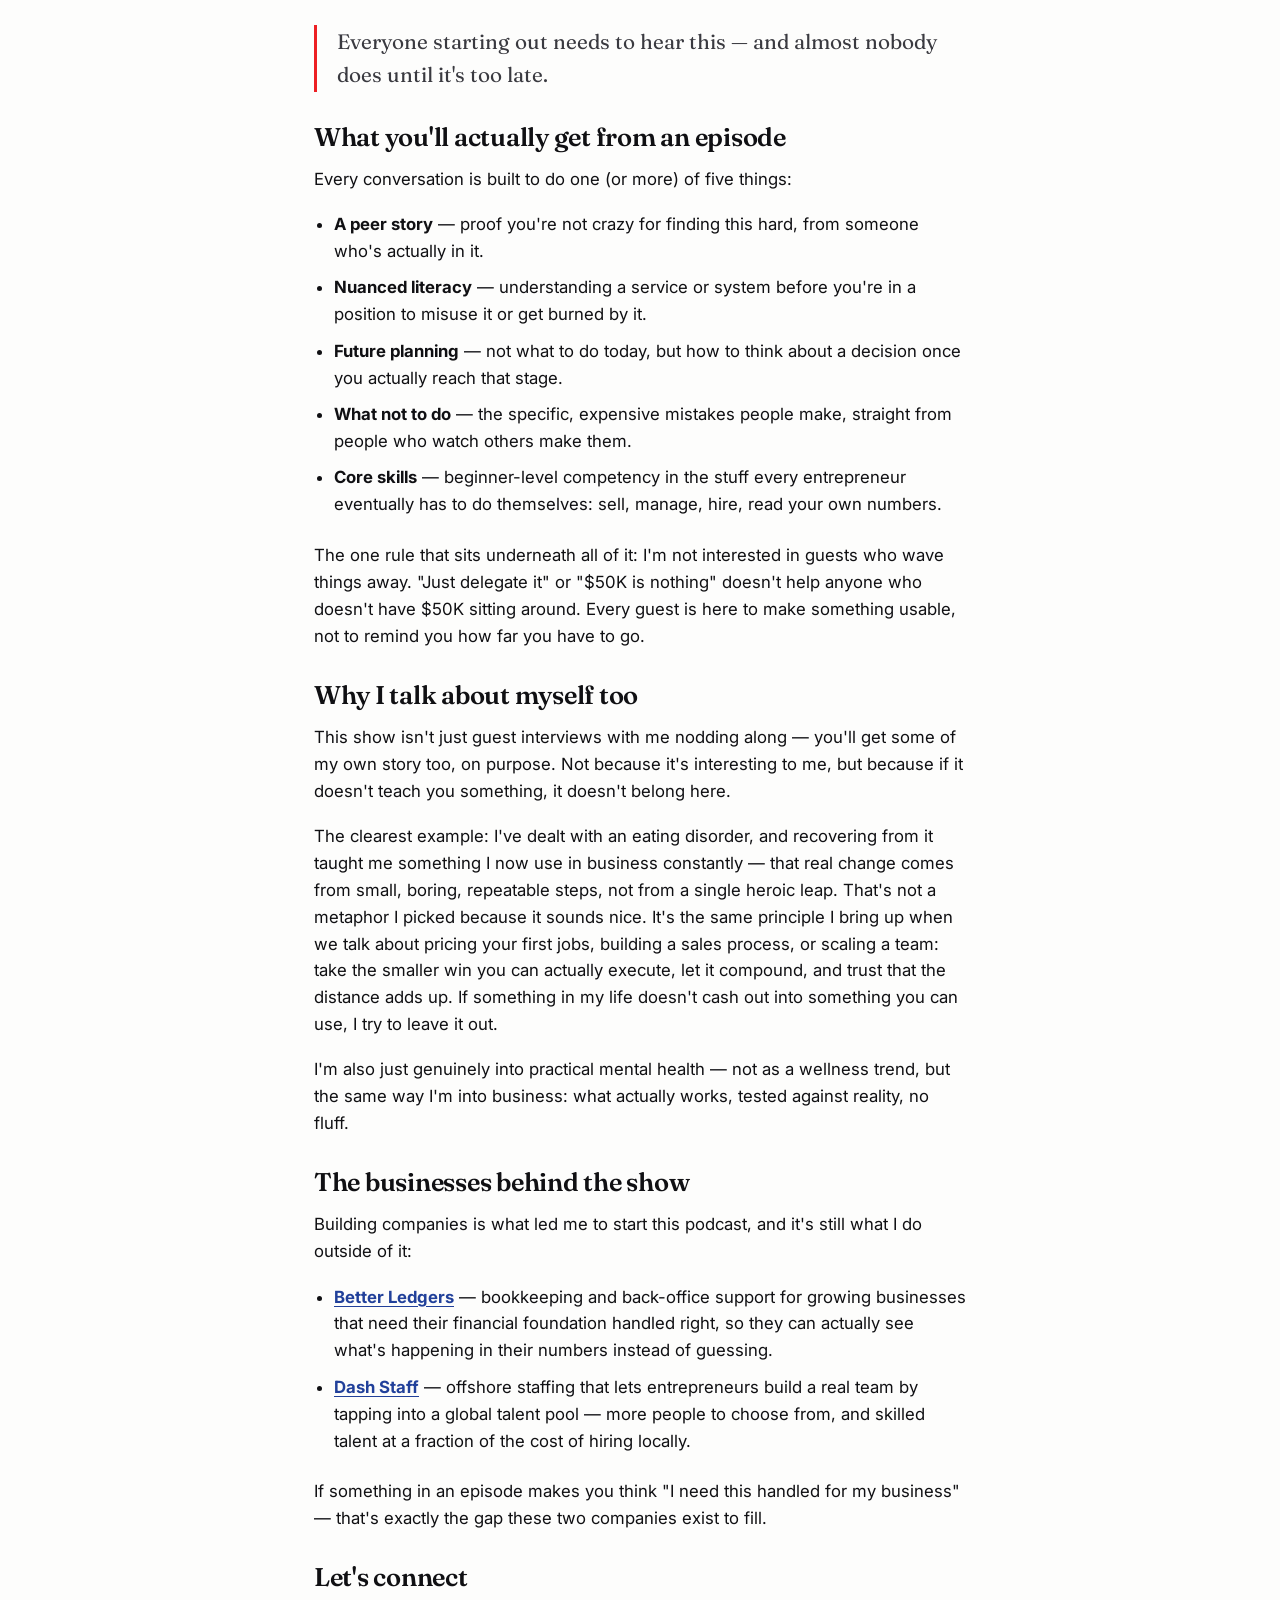
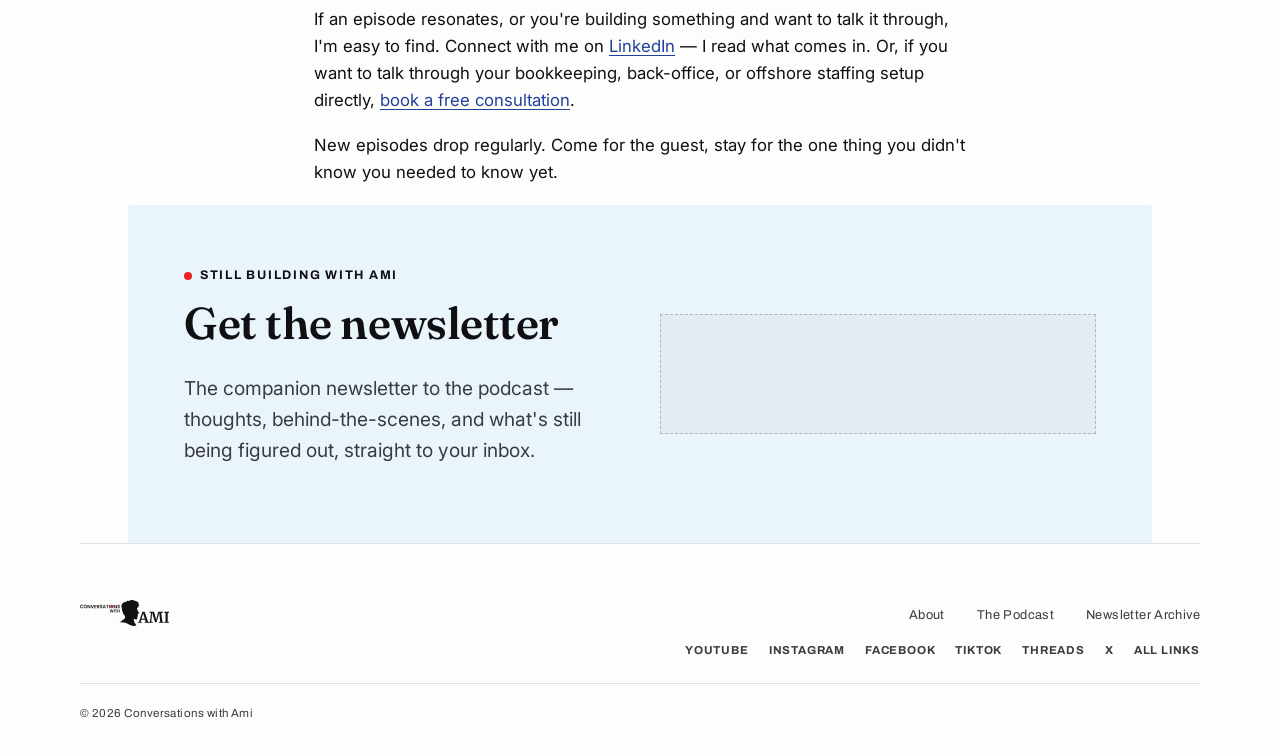
==== commit 9b2f6fb6: "Add files via upload" ====
--- a/index.html
+++ b/index.html
@@ -116,13 +116,13 @@
         </ul>
       </nav>
       <div class="footer-social">
-        <a href="https://www.youtube.com/@ConversationswithAmi" target="_blank" rel="noopener" aria-label="YouTube"><svg viewBox="0 0 24 24" fill="currentColor"><path d="M23.5 6.2c-.3-1.1-1.1-1.9-2.2-2.2C19.4 3.5 12 3.5 12 3.5s-7.4 0-9.3.5c-1.1.3-1.9 1.1-2.2 2.2C0 8.1 0 12 0 12s0 3.9.5 5.8c.3 1.1 1.1 1.9 2.2 2.2 1.9.5 9.3.5 9.3.5s7.4 0 9.3-.5c1.1-.3 1.9-1.1 2.2-2.2.5-1.9.5-5.8.5-5.8s0-3.9-.5-5.8zM9.6 15.6V8.4l6.3 3.6-6.3 3.6z"/></svg></a>
-        <a href="https://www.instagram.com/conversationswithami" target="_blank" rel="noopener" aria-label="Instagram"><svg viewBox="0 0 24 24" fill="currentColor"><path d="M12 2.2c3.2 0 3.6 0 4.9.1 1.2.1 2 .3 2.4.5.6.2 1 .5 1.4.9.4.4.7.9.9 1.4.2.5.4 1.2.5 2.4.1 1.3.1 1.7.1 4.9s0 3.6-.1 4.9c-.1 1.2-.3 2-.5 2.4-.2.6-.5 1-.9 1.4-.4.4-.9.7-1.4.9-.5.2-1.2.4-2.4.5-1.3.1-1.7.1-4.9.1s-3.6 0-4.9-.1c-1.2-.1-2-.3-2.4-.5-.6-.2-1-.5-1.4-.9-.4-.4-.7-.9-.9-1.4-.2-.5-.4-1.2-.5-2.4C2.2 15.6 2.2 15.2 2.2 12s0-3.6.1-4.9c.1-1.2.3-2 .5-2.4.2-.6.5-1 .9-1.4.4-.4.9-.7 1.4-.9.5-.2 1.2-.4 2.4-.5C8.4 2.2 8.8 2.2 12 2.2zm0 1.8c-3.1 0-3.5 0-4.7.1-1 .1-1.6.2-1.9.4-.5.2-.8.4-1.2.8-.4.4-.6.7-.8 1.2-.1.3-.3.9-.4 1.9-.1 1.2-.1 1.6-.1 4.7s0 3.5.1 4.7c.1 1 .2 1.6.4 1.9.2.5.4.8.8 1.2.4.4.7.6 1.2.8.3.1.9.3 1.9.4 1.2.1 1.6.1 4.7.1s3.5 0 4.7-.1c1-.1 1.6-.2 1.9-.4.5-.2.8-.4 1.2-.8.4-.4.6-.7.8-1.2.1-.3.3-.9.4-1.9.1-1.2.1-1.6.1-4.7s0-3.5-.1-4.7c-.1-1-.2-1.6-.4-1.9-.2-.5-.4-.8-.8-1.2-.4-.4-.7-.6-1.2-.8-.3-.1-.9-.3-1.9-.4-1.2-.1-1.6-.1-4.7-.1zm0 3.5a4.5 4.5 0 110 9 4.5 4.5 0 010-9zm0 1.8a2.7 2.7 0 100 5.4 2.7 2.7 0 000-5.4zm5.7-2a1.05 1.05 0 110 2.1 1.05 1.05 0 010-2.1z"/></svg></a>
-        <a href="https://www.facebook.com/conversationswithami/" target="_blank" rel="noopener" aria-label="Facebook"><svg viewBox="0 0 24 24" fill="currentColor"><path d="M22 12a10 10 0 10-11.6 9.9v-7H7.9V12h2.5V9.8c0-2.5 1.5-3.9 3.8-3.9 1.1 0 2.2.2 2.2.2v2.4h-1.2c-1.2 0-1.6.8-1.6 1.6V12h2.8l-.4 2.9h-2.4v7A10 10 0 0022 12z"/></svg></a>
-        <a href="https://www.tiktok.com/@conversationswithami" target="_blank" rel="noopener" aria-label="TikTok"><svg viewBox="0 0 24 24" fill="currentColor"><path d="M16.6 5.8a4.6 4.6 0 01-3.8-4.6h-3.1v14.6a2.6 2.6 0 11-2.2-2.6v-3.1a5.7 5.7 0 105.3 5.7V9.3a7.7 7.7 0 004 1.1V7.3a4.6 4.6 0 01-.2-1.5z"/></svg></a>
-        <a href="https://www.threads.com/@conversationswithami" target="_blank" rel="noopener" aria-label="Threads"><svg viewBox="0 0 24 24" fill="currentColor"><path d="M13.4 11.4c-.1-2.8-1.6-4.4-4.2-4.4-1.5 0-2.8.6-3.6 1.7l1.5 1c.5-.7 1.2-1 2-1 1.2 0 2 .6 2.2 1.8-.5-.1-1.1-.2-1.8-.2-2.4 0-4.1 1.2-4.1 3.2 0 1.9 1.6 3 3.6 3 1.8 0 2.9-.8 3.5-2 .3.6.5 1.3.5 2h1.9c0-1.2-.3-2.3-.9-3.2.5-.7.7-1.6.6-2.6l-1.2-.3zm-3.9 4.4c-1 0-1.8-.4-1.8-1.2 0-.9.9-1.4 2.3-1.4.6 0 1.1.1 1.6.2-.2 1.6-1 2.4-2.1 2.4z"/></svg></a>
-        <a href="https://x.com/ConverseWithAmi" target="_blank" rel="noopener" aria-label="X"><svg viewBox="0 0 24 24" fill="currentColor"><path d="M18.3 2H21l-6.6 7.5L22 22h-6.1l-4.8-6.3L5.6 22H3l7.1-8L2 2h6.2l4.3 5.8L18.3 2zm-1.1 18h1.7L7.9 4H6.1l11.1 16z"/></svg></a>
-        <a href="https://linktr.ee/conversationswithami" target="_blank" rel="noopener" aria-label="All links"><svg viewBox="0 0 24 24" fill="none" stroke="currentColor" stroke-width="1.8" stroke-linecap="round" stroke-linejoin="round"><path d="M9 15a3 3 0 010-4.2l3-3a3 3 0 014.2 4.2l-1.1 1.1"/><path d="M15 9a3 3 0 010 4.2l-3 3a3 3 0 01-4.2-4.2l1.1-1.1"/></svg></a>
+        <a href="https://www.youtube.com/@ConversationswithAmi" target="_blank" rel="noopener">YouTube</a>
+        <a href="https://www.instagram.com/conversationswithami" target="_blank" rel="noopener">Instagram</a>
+        <a href="https://www.facebook.com/conversationswithami/" target="_blank" rel="noopener">Facebook</a>
+        <a href="https://www.tiktok.com/@conversationswithami" target="_blank" rel="noopener">TikTok</a>
+        <a href="https://www.threads.com/@conversationswithami" target="_blank" rel="noopener">Threads</a>
+        <a href="https://x.com/ConverseWithAmi" target="_blank" rel="noopener">X</a>
+        <a href="https://linktr.ee/conversationswithami" target="_blank" rel="noopener">All links</a>
       </div>
     </div>
   </div>
--- a/css/style.css
+++ b/css/style.css
@@ -288,30 +288,30 @@
 .footer-top {
   display: flex; flex-wrap: wrap; gap: 2rem;
   justify-content: space-between; align-items: flex-start;
-  margin-bottom: 2rem;
+  margin-bottom: 1.5rem;
 }
 .footer-logos { display: flex; flex-direction: column; gap: 1rem; }
 .footer-logos img { height: 26px; width: auto; }
+.footer-right { display: flex; flex-direction: column; gap: 0.9rem; align-items: flex-end; }
 .footer-links { display: flex; gap: 2rem; flex-wrap: wrap; }
-.footer-links ul { list-style: none; margin: 0; padding: 0; }
-.footer-links li { margin-bottom: 0.5rem; }
+.footer-links ul { list-style: none; margin: 0; padding: 0; display: flex; gap: 2rem; flex-wrap: wrap; }
+.footer-links li { margin-bottom: 0; }
 .footer-links a {
   font-family: var(--font-label); font-size: 0.8rem; letter-spacing: 0.03em;
   text-decoration: none; color: var(--ink-soft);
 }
 .footer-links a:hover { color: var(--blue); }
-.footer-social {
-  display: flex; flex-wrap: wrap; gap: 1.5rem;
-  padding: 1.25rem 0; border-top: var(--border);
-  margin-bottom: 1.25rem;
-}
+.footer-social { display: flex; flex-wrap: wrap; align-items: center; gap: 1.25rem; }
 .footer-social a {
   font-family: var(--font-label); font-weight: 700; font-size: 0.72rem;
-  letter-spacing: 0.08em; text-transform: uppercase;
+  letter-spacing: 0.07em; text-transform: uppercase;
   text-decoration: none; color: var(--ink-soft);
   transition: color 0.15s ease;
 }
 .footer-social a:hover { color: var(--blue); }
+@media (max-width: 640px) {
+  .footer-right { align-items: flex-start; }
+}
 .footer-bottom {
   font-family: var(--font-label); font-size: 0.72rem; letter-spacing: 0.04em;
   color: var(--ink-soft);
